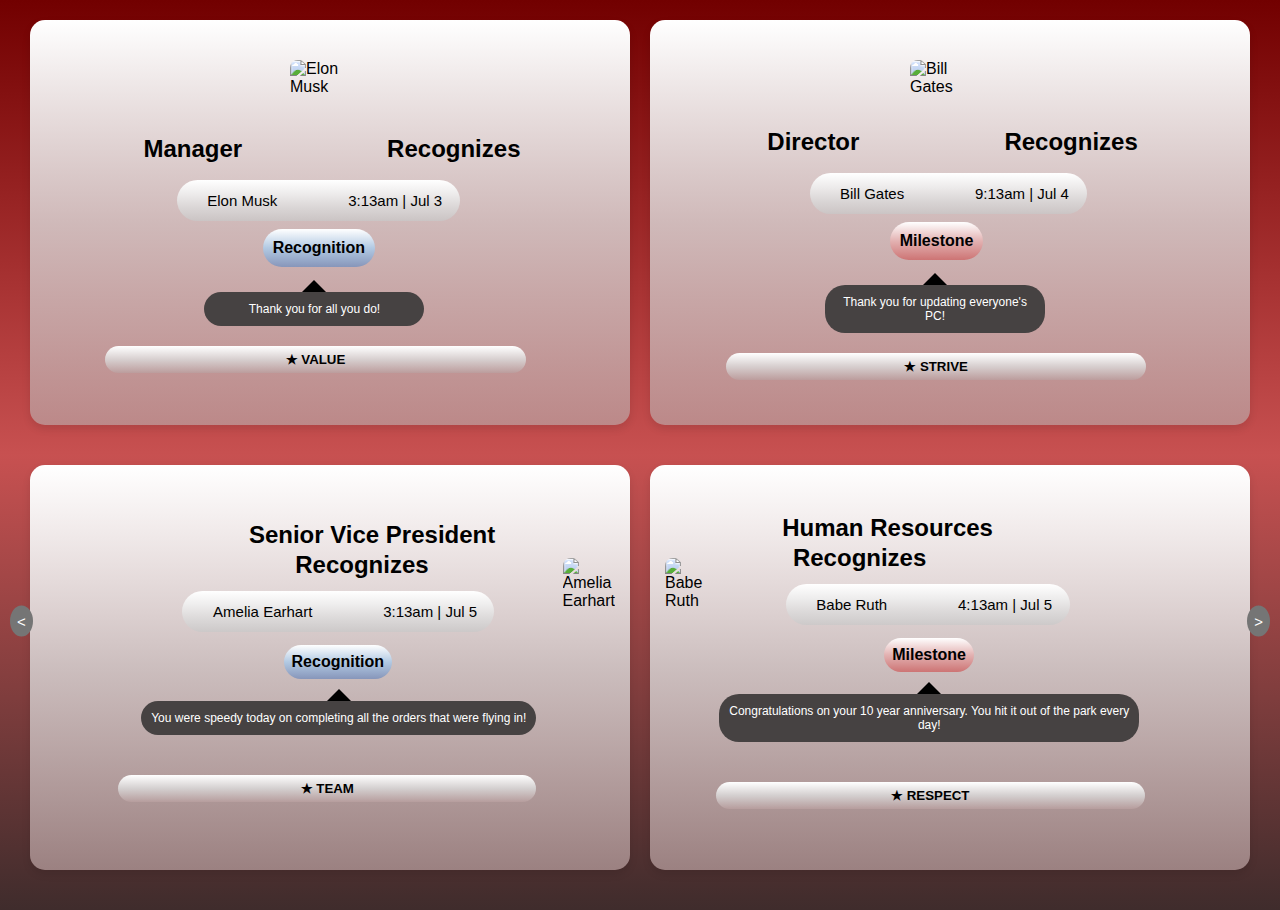
==== BusinessCards/index.html @ 2c9d898b "NewChange" ====
<!DOCTYPE html>
<html lang="en">
<head>
  <meta charset="UTF-8">
  <meta name="viewport" content="width=device-width, initial-scale=1.0">
  <link rel="stylesheet" href="styles.css">
  <title>Card Container</title>
</head>
<body>
  <div id="cards" class="card-container-horizontal"></div>
  <button class="nav-arrow left-arrow" id="left-arrow">&lt;</button>
  <button class="nav-arrow right-arrow" id="right-arrow">&gt;</button>
  <script src="script.js"></script>
</body>
</html>
---- BusinessCards/styles.css ----
/* General Styles */
body {
  font-family: Arial, sans-serif;
  display: flex;
  justify-content: center;
  align-items: center;
  min-height: 100vh;
  margin: 0;
  background-image: linear-gradient(to bottom, rgb(114, 0, 0), rgba(190, 51, 51, 0.856), rgb(63, 44, 44));
  overflow: visible; /* Hide overflow to prevent scrolling */
}

/* Horizontal Container */
.card-container-horizontal {
  display: flex;
  flex-wrap: wrap; /* Wrap cards to the next line */
  justify-content: center; /* Center align items horizontally */
  gap: 20px; /* Spacing between cards */
  padding: 20px;
  box-sizing: border-box;
  overflow: visible; /* Hide overflow to prevent scrolling */
}

/* Card Styles */
.card {
  width: calc(50% - 20px); /* Two cards per row with 20px gap */
  margin-bottom: 20px; /* Spacing between rows */
  border-radius: 15px;
  overflow: hidden;
  background-image: linear-gradient(to bottom, rgb(255, 255, 255), rgba(220, 220, 220, 0.808), rgba(186, 160, 160, 0.726));
  box-shadow: 0 4px 8px rgba(0, 0, 0, 0.1);
  transition: transform 0.3s;
  height: 405px;
}

.card:hover {
  transform: scale(1.05);
}

.card .card-body {
  padding: 10px;
}

.card img {
  border-radius: 8px;
  max-width: 100%;
  height: auto;
}

/* h5 Background Colors */
.h5-recognition {
  background-color: #007bff; /* Blue */
}

.h5-milestone {
  background-color: #ff0000; /* Red */
}

.h5-happy-birthday {
  background-color: #30aa00; /* Green */
 
}

/* Navigation Arrows */
.nav-arrow {
  position: absolute;
  top: 69%; /* Center vertically */
  transform: translateY(-50%);
  background-color: #757575;
  color: #fff;
  border: none;
  padding: 7px;
  cursor: pointer;
  z-index: 10;
  border-radius: 50%;
  font-size: 15px;
}

.nav-arrow:hover {
  background-color: rgba(0, 0, 0, 0.7);
}

.left-arrow {
  left: 10px;
}

.right-arrow {
  right: 10px;
}

/* Layout Styles */
/* Base layout class for common styles */
.layout {
  display: flex;
}

/* Combined styles for text-right-image-left layout */
.layout-text-right-image-left,
.layout-text-left-image-right,
.layout-text-bottom-image-top {
  display: flex;
}

.layout-text-right-image-left {
  flex-direction: row-reverse; /* Text on right side, image on left side */
}

.layout-text-left-image-right {
  flex-direction: row; /* Text on left side, image on right side */
}

.layout-text-bottom-image-top {
  flex-direction: column; /* Text on bottom, image on top */
}


@media (max-width: 1280px) {
  /* Additional CSS for off-screen cards */
  .off-screen {
    position: absolute;
    left: -9999px;
    visibility: hidden;
  }

  .layout-text-left-image-right {
    flex-direction: row;
    align-items: center;
  }

  .layout-text-right-image-left {
    flex-direction: row-reverse;
    align-items: center;
  }

  .layout-text-left-image-right img,
  .layout-text-right-image-left img {
    width: 100px; /* Reduced image size */
    height: 100px; /* Reduced image size */
  }

  .layout-text-left-image-right img { 
    position: relative;
    bottom: 60px;
    right: -15px;
  }

   /*Image is acutally on the right, image has been inversed due to digital persepective*/
  .layout-text-right-image-left img {
    position: relative;
    bottom: 60px;
    right: 15px;
  }

  .layout-text-bottom-image-top img {
    position: relative;
    bottom: 100px;
    left: 260px;
    width: 100px; /* Reduced image size */
    height: 100px; /* Reduced image size */
    margin-bottom: 25px;
  }

  
  .layout-text-bottom-image-top .speech3.up3 {
    background-image: linear-gradient(to bottom, rgb(255, 255, 255), rgba(240, 240, 240, 0.9), rgba(220, 220, 220, 0.8), rgba(200, 200, 200, 0.7));
    border-radius: 10px;
    padding: 12px; /* Reduced padding */
    position: relative;
    left: 18px;
    width: 100%; /* Ensure it does not exceed the parent container's width */
    text-align: center;
    text-indent: 5%;
    font-size: 15px; /* Reduced font size */
    top: 50px;
  }

  /*Image is acutally on the right, image has been inversed due to digital persepective*/
  .layout-text-right-image-left .speech3.up3 {
    background-image: linear-gradient(to bottom, rgb(255, 255, 255), rgba(240, 240, 240, 0.9), rgba(220, 220, 220, 0.8), rgba(200, 200, 200, 0.7));
    border-radius: 30px;
    padding: 12px; /* Reduced padding */
    position: relative;
    left: 30%;
    width: 100%; /* Ensure it does not exceed the parent container's width */
    text-align: center;
    text-indent: 5%;
    font-size: 15px; /* Reduced font size */
  }

  .layout-text-left-image-right .speech3.up3 {
    background-image: linear-gradient(to bottom, rgb(255, 255, 255), rgba(240, 240, 240, 0.9), rgba(220, 220, 220, 0.8), rgba(200, 200, 200, 0.7));
    border-radius: 30px;
    padding: 12px; /* Reduced padding */
    position: relative;
    right: -0.5%;
    width: 100%; /* Ensure it does not exceed the parent container's width */
    text-align: center;
    text-indent: 5%;
    font-size: 15px; /* Reduced font size */
  }

   /*Image is acutally on the right, image has been inversed due to digital persepective*/
  .layout-text-right-image-left h2 {
    position: relative;
    left: 150px;
  }

  .layout-text-bottom-image-top h2{
    position: relative;
    top: 45px;
  }

   /*Image is acutally on the right, image has been inversed due to digital persepective*/
  .layout-text-right-image-left .Action-Card {
    position: relative;
    top: 30px;
    right: 4090px;
  }

  .layout-text-left-image-right .Items-Json {
    position: relative;
    right: -10px;
  }

  .layout-text-left-image-right .Action-Card {
    position: relative;
    top: 30px;
    right: 240px;
  }

  .layout-text-bottom-image-top .Action-Card {
    position: relative;
    bottom: 30px;
    left: 25px;
  }

  .layout-text-bottom-image-top .Items-Json {
    position: relative;
    bottom: -30px;
    left: -70px;
  }

  .layout-text-bottom-image-top h4,
  h5 {
    background-image: linear-gradient(to bottom, rgb(255, 255, 255), rgba(220, 220, 220, 0.808), rgba(186, 160, 160, 0.726));
    border-radius: 20px;
  }

  .layout-text-left-image-right h4 {
    background-image: linear-gradient(to bottom, rgb(255, 255, 255), rgba(220, 220, 220, 0.808), rgba(186, 160, 160, 0.726));
    border-radius: 20px;
    padding: 8px; /* Reduced padding */
    position: relative;
    right: 185px;
    top: 35px;
  }

   /*Image is acutally on the right, image has been inversed due to digital persepective*/
  .layout-text-right-image-left h4 {
    background-image: linear-gradient(to bottom, rgb(255, 255, 255), rgba(220, 220, 220, 0.808), rgba(186, 160, 160, 0.726));
    border-radius: 20px;
    padding: 8px; /* Reduced padding */
    position: relative;
    left: -125px;
    top: 35px;
  }

  .layout-text-bottom-image-top h4 {
    position: relative;
    left: -160px;
    bottom: 20px;
    margin-bottom: 10px;

  }

  .layout-text-bottom-image-top h5 { 
    text-align: center;
    padding: 6px;
    position: relative;
    bottom: 10px;
    left: -40px;
  }

   /*Image is acutally on the right, image has been inversed due to digital persepective*/
  .layout-text-right-image-left h5 {
    text-align: center;
    padding: 6px;
    position: relative;
    bottom:10px;
    margin-left: 125px;
  }

  .layout-text-left-image-right h5 {
    text-align: center;
    padding: 6px;
    position: relative;
    bottom: 10px;
    left: -39px;
  }

  .layout-text-bottom-image-top h4 {
    text-align: center;
    padding: 10px; /* Reduced padding */
    position: relative;
    left: -180px;
    top: 80px;
  }

  h5 {
    color: rgb(0, 0, 0);
    max-width: 100%;
    min-width: 80%;
    padding: 5px;
    text-align: center;
  }

  /* Paragraph Styles */
  .layout-text-left-image-right p,
  .layout-text-right-image-left p {
    padding: 5px;
    margin-top: -3px;
  }

   /*Image is acutally on the right, image has been inversed due to digital persepective*/
  .layout-text-right-image-left p {
    position: relative;
  }

  /* Speech Bubbles */
  .layout-text-bottom-image-top .speech.up {
    position: relative;
    left: 500px;
    width: 200px;
    text-align: center;
    padding: 10px;
    margin-top: 60px;
    margin-bottom: -20px;
  }

   /*Image is acutally on the right, image has been inversed due to digital persepective*/
  .layout-text-right-image-left .speech.up {
    position: relative;
    top: 13px;
    margin-right: -150px;
    text-align: center;
  }

  .layout-text-left-image-right .speech.up {
    position: relative;
    top: 13px;
    left: -40px;
    text-align: center;
  }


  .speech {
    font-size: 12px; /* Reduced font size */
    color: #fff;
    background: #464242;
    padding: 10px; /* Reduced padding */
    border-radius: 20px 20px 20px 20px;
    max-width: 400px;
    position: relative;
  }

  .speech::after {
    display: block;
    width: 0;
    content: "";
    border: 12px solid transparent; /* Adjusted border size */
    position: absolute;
  }

  .speech.up::after {
    top: -12px;
    left: calc(50% - 12px);
  }

  .speech.up::after {
    border-bottom-color: #000000;
    border-top: 0;
  }
}

/* Break between the sections */


@media (min-width: 1920px) {
  /* Additional CSS for larger screen size */
  
  .off-screen {
    position: absolute;
    left: -9999px;
    visibility: hidden;
  }

  .layout-text-left-image-right {
    flex-direction: row;
    align-items: center;
  }

  .layout-text-right-image-left {
    flex-direction: row-reverse;
    align-items: center;
  }

  .layout-text-left-image-right img,
  .layout-text-right-image-left img {
    width: 100px; /* Reduced image size */
    height: 100px; /* Reduced image size */
  }

  .layout-text-left-image-right img { 
    position: relative;
    bottom: 60px;
    right: -15px;
  }

   /*Image is acutally on the right, image has been inversed due to digital persepective*/
  .layout-text-right-image-left img {
    position: relative;
    bottom: 60px;
    right: 15px;
  }

  .layout-text-bottom-image-top img {
    position: relative;
    bottom: 100px;
    left: 45%;
    width: 100px; /* Reduced image size */
    height: 100px; /* Reduced image size */
    margin-bottom: 25px;
  }

  
  .layout-text-bottom-image-top .speech3.up3 {
    background-image: linear-gradient(to bottom, rgb(255, 255, 255), rgba(240, 240, 240, 0.9), rgba(220, 220, 220, 0.8), rgba(200, 200, 200, 0.7));
    border-radius: 10px;
    padding: 12px; /* Reduced padding */
    position: relative;
    left: -133px;
    width: 100px; /* Ensure it does not exceed the parent container's width */
    text-align: center;
    text-indent: 5%;
    font-size: 15px; /* Reduced font size */
    top: 120px;
  }

  /*Image is acutally on the right, image has been inversed due to digital persepective*/
  .layout-text-right-image-left .speech3.up3 {
    background-image: linear-gradient(to bottom, rgb(255, 255, 255), rgba(240, 240, 240, 0.9), rgba(220, 220, 220, 0.8), rgba(200, 200, 200, 0.7));
    border-radius: 30px;
    padding: 12px; /* Reduced padding */
    position: relative;
    left: 30%;
    width: 100%; /* Ensure it does not exceed the parent container's width */
    text-align: center;
    text-indent: 5%;
    font-size: 15px; /* Reduced font size */
  }

  .layout-text-left-image-right .speech3.up3 {
    background-image: linear-gradient(to bottom, rgb(255, 255, 255), rgba(240, 240, 240, 0.9), rgba(220, 220, 220, 0.8), rgba(200, 200, 200, 0.7));
    border-radius: 30px;
    padding: 12px; /* Reduced padding */
    position: relative;
    right: -0.5%;
    width: 100%; /* Ensure it does not exceed the parent container's width */
    text-align: center;
    text-indent: 5%;
    font-size: 15px; /* Reduced font size */
  }

   /*Image is acutally on the right, image has been inversed due to digital persepective*/
  .layout-text-right-image-left h2 {
    position: relative;
    left: 150px;
  }

  .layout-text-bottom-image-top h2{
    position: relative;
    top: 45px;
  }

   /*Image is acutally on the right, image has been inversed due to digital persepective*/
  .layout-text-right-image-left .Action-Card {
    position: relative;
    top: 30px;
    right: 4090px;
  }

  .layout-text-left-image-right .Items-Json {
    position: relative;
    right: -10px;
  }

  .layout-text-left-image-right .Action-Card {
    position: relative;
    top: 30px;
    right: 240px;
  }

  .layout-text-bottom-image-top .Action-Card {
    position: relative;
    top: 20px;
    left: 205px;
  }

  .layout-text-bottom-image-top .Items-Json {
    position: relative;
    bottom: -20px;
    left: 160px;
  }

  .layout-text-bottom-image-top h4,
  h5 {
    background-image: linear-gradient(to bottom, rgb(255, 255, 255), rgba(220, 220, 220, 0.808), rgba(186, 160, 160, 0.726));
    border-radius: 20px;
  }

  .layout-text-left-image-right h4 {
    background-image: linear-gradient(to bottom, rgb(255, 255, 255), rgba(220, 220, 220, 0.808), rgba(186, 160, 160, 0.726));
    border-radius: 20px;
    padding: 8px; /* Reduced padding */
    position: relative;
    right: 185px;
    top: 35px;
  }

   /*Image is acutally on the right, image has been inversed due to digital persepective*/
  .layout-text-right-image-left h4 {
    background-image: linear-gradient(to bottom, rgb(255, 255, 255), rgba(220, 220, 220, 0.808), rgba(186, 160, 160, 0.726));
    border-radius: 20px;
    padding: 8px; /* Reduced padding */
    position: relative;
    left: -125px;
    top: 35px;
  }

  .layout-text-bottom-image-top h4 {
    position: relative;
    left: -160px;
    bottom: 20px;
    margin-bottom: 10px;

  }

  .layout-text-bottom-image-top h5 { 
    text-align: center;
    padding: 6px;
    position: relative;
    top: 60px;
    left: -40px;
  }

   /*Image is acutally on the right, image has been inversed due to digital persepective*/
  .layout-text-right-image-left h5 {
    text-align: center;
    padding: 6px;
    position: relative;
    bottom:10px;
    margin-left: 125px;
  }

  .layout-text-left-image-right h5 {
    text-align: center;
    padding: 6px;
    position: relative;
    bottom: 10px;
    left: -39px;
  }

  .layout-text-bottom-image-top h4 {
    text-align: center;
    padding: 10px; /* Reduced padding */
    position: relative;
    left: -330px;
    top: 150px;
  }

  h5 {
    color: rgb(0, 0, 0);
    max-width: 100%;
    min-width: 80%;
    padding: 5px;
    text-align: center;
  }

  /* Paragraph Styles */
  .layout-text-left-image-right p,
  .layout-text-right-image-left p {
    padding: 5px;
    margin-top: -3px;
  }

   /*Image is acutally on the right, image has been inversed due to digital persepective*/
  .layout-text-right-image-left p {
    position: relative;
  }

  /* Speech Bubbles */
  .layout-text-bottom-image-top .speech.up {
    position: relative;
    left: 500px;
    width: 200px;
    text-align: center;
    padding: 10px;
    margin-top: 130px;
    margin-bottom: -90px;
  }

   /*Image is acutally on the right, image has been inversed due to digital persepective*/
  .layout-text-right-image-left .speech.up {
    position: relative;
    top: 13px;
    margin-right: -150px;
    text-align: center;
  }

  .layout-text-left-image-right .speech.up {
    position: relative;
    top: 13px;
    left: -40px;
    text-align: center;
  }


  .speech {
    font-size: 12px; /* Reduced font size */
    color: #fff;
    background: #464242;
    padding: 10px; /* Reduced padding */
    border-radius: 20px 20px 20px 20px;
    max-width: 400px;
    position: relative;
  }

  .speech::after {
    display: block;
    width: 0;
    content: "";
    border: 12px solid transparent; /* Adjusted border size */
    position: absolute;
  }

  .speech.up::after {
    top: -12px;
    left: calc(50% - 12px);
  }

  .speech.up::after {
    border-bottom-color: #000000;
    border-top: 0;
  }
}
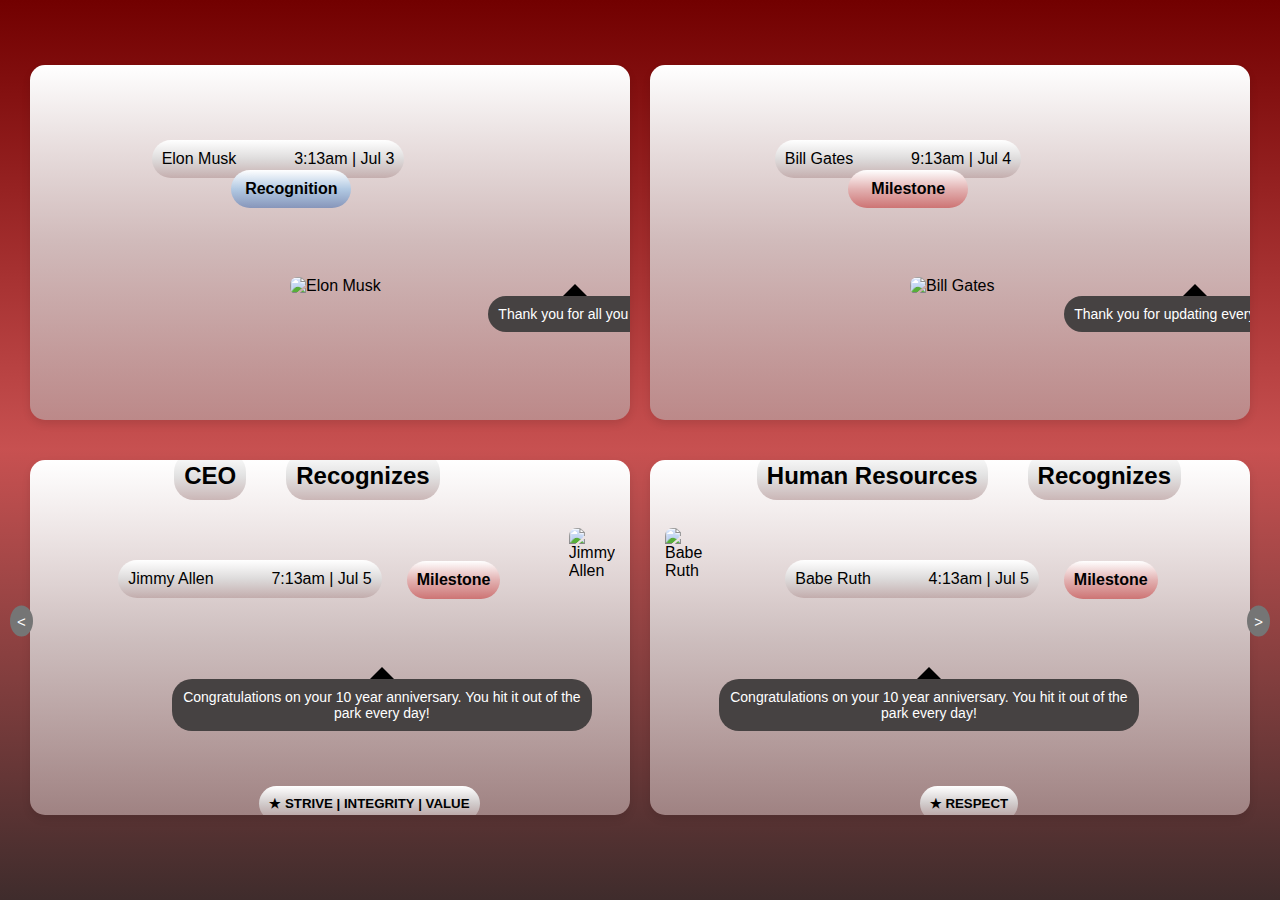
==== commit ae518a1d: "New Update" ====
--- a/BusinessCards/index.html
+++ b/BusinessCards/index.html
@@ -2,7 +2,7 @@
 <html lang="en">
 <head>
   <meta charset="UTF-8">
-  <meta name="viewport" content="width=device-width, initial-scale=1.0">
+  <meta name="viewport" content="width=device-width, initial-scale=1">
   <link rel="stylesheet" href="styles.css">
   <title>Card Container</title>
 </head>
--- a/BusinessCards/styles.css
+++ b/BusinessCards/styles.css
@@ -7,24 +7,23 @@
   min-height: 100vh;
   margin: 0;
   background-image: linear-gradient(to bottom, rgb(114, 0, 0), rgba(190, 51, 51, 0.856), rgb(63, 44, 44));
-  overflow: visible; /* Hide overflow to prevent scrolling */
+  overflow: visible; /* Prevent scrolling */
 }
 
 /* Horizontal Container */
 .card-container-horizontal {
   display: flex;
-  flex-wrap: wrap; /* Wrap cards to the next line */
-  justify-content: center; /* Center align items horizontally */
-  gap: 20px; /* Spacing between cards */
+  flex-wrap: wrap;
+  justify-content: center;
+  gap: 20px;
   padding: 20px;
   box-sizing: border-box;
-  overflow: visible; /* Hide overflow to prevent scrolling */
 }
 
 /* Card Styles */
 .card {
   width: calc(50% - 20px); /* Two cards per row with 20px gap */
-  margin-bottom: 20px; /* Spacing between rows */
+  margin-bottom: 20px;
   border-radius: 15px;
   overflow: hidden;
   background-image: linear-gradient(to bottom, rgb(255, 255, 255), rgba(220, 220, 220, 0.808), rgba(186, 160, 160, 0.726));
@@ -37,16 +36,16 @@
   transform: scale(1.05);
 }
 
-.card .card-body {
-  padding: 10px;
-}
-
 .card img {
   border-radius: 8px;
   max-width: 100%;
   height: auto;
 }
 
+.card .card-body {
+  padding: 10px;
+}
+
 /* h5 Background Colors */
 .h5-recognition {
   background-color: #007bff; /* Blue */
@@ -58,13 +57,86 @@
 
 .h5-happy-birthday {
   background-color: #30aa00; /* Green */
- 
-}
-
-/* Navigation Arrows */
+}
+
+/* Layout Styles */
+.layout {
+  display: flex;
+}
+
+.layout-text-right-image-left,
+.layout-text-left-image-right,
+.layout-text-bottom-image-top {
+  display: flex;
+}
+
+.layout-text-right-image-left {
+  flex-direction: row-reverse; /* Text on right side, image on left side */
+}
+
+.layout-text-left-image-right {
+  flex-direction: row; /* Text on left side, image on right side */
+}
+
+.layout-text-bottom-image-top {
+  flex-direction: column-reverse; /* Text on bottom, image on top */
+}
+
+/* Base styles for cards */
+.card h2,
+.card h4,
+.card h5 { 
+  padding: 10px;
+  background-image: linear-gradient(to bottom, rgb(255, 255, 255), rgba(220, 220, 220, 0.808), rgba(186, 160, 160, 0.726));
+  border-radius: 20px;
+  text-align: center;
+}
+
+.speech3.up3 {
+  margin: 5px;
+  padding: 10px;
+  background-image: linear-gradient(to bottom, rgb(255, 255, 255), rgba(220, 220, 220, 0.808), rgba(186, 160, 160, 0.726));
+  border-radius: 20px;
+  text-align: center;
+}
+
+/* Common styles for all speech bubbles */
+.speech {
+  margin: 5px;
+  padding: 10px;
+  font-size: 14px;
+  color: #fff;
+  background: #464242;
+  padding: 10px;
+  border-radius: 20px;
+  max-width: 400px;
+  position: relative;
+  margin: 10px auto;
+  text-align: center;
+}
+
+.speech::after {
+  display: block;
+  width: 0;
+  content: "";
+  border: 12px solid transparent;
+  position: absolute;
+}
+
+.speech.up::after {
+  top: -12px;
+  left: calc(50% - 12px);
+  border-bottom-color: #000;
+  border-top: 0;
+}
+
+.off-screen {
+  display: none;
+}
+
 .nav-arrow {
   position: absolute;
-  top: 69%; /* Center vertically */
+  top: 50%; /* Center vertically */
   transform: translateY(-50%);
   background-color: #757575;
   color: #fff;
@@ -88,568 +160,717 @@
   right: 10px;
 }
 
-/* Layout Styles */
-/* Base layout class for common styles */
-.layout {
-  display: flex;
-}
-
-/* Combined styles for text-right-image-left layout */
-.layout-text-right-image-left,
-.layout-text-left-image-right,
 .layout-text-bottom-image-top {
-  display: flex;
+  flex-direction: column-reverse;
+}
+
+.layout-text-left-image-right {
+  flex-direction: row;
+  align-items: center;
 }
 
 .layout-text-right-image-left {
-  flex-direction: row-reverse; /* Text on right side, image on left side */
-}
-
-.layout-text-left-image-right {
-  flex-direction: row; /* Text on left side, image on right side */
-}
-
-.layout-text-bottom-image-top {
-  flex-direction: column; /* Text on bottom, image on top */
-}
-
-
+  flex-direction: row-reverse;
+  align-items: center;
+}
+
+.layout-text-left-image-right img,
+.layout-text-right-image-left img {
+  width: 100px;
+  height: 100px;
+}
+
+.layout-text-bottom-image-top img {
+  position: relative;
+  bottom: 220px;
+  left: 410px;
+  width: 100px; /* Reduced image size */
+  height: 100px; /* Reduced image size */
+  margin-bottom: 25px;
+}
+
+.layout-text-bottom-image-top .speech.up {
+  position: relative;
+  top: 100px;
+  left: 245px;
+}
+
+.layout-text-bottom-image-top .speech3.up3 {
+  position: relative;
+  top: 90px;
+  left: -125px;
+}
+
+.layout-text-bottom-image-top h5 {
+  position: relative;
+  top: 160px;
+  width: 490px;
+  left: -15%;
+}
+
+.layout-text-bottom-image-top h4 {
+  position: relative;
+  top: 140px;
+  width: 100px;
+  left: -37%;
+}
+
+/* Adjustments for smaller screens */
 @media (max-width: 1280px) {
   /* Additional CSS for off-screen cards */
-  .off-screen {
-    position: absolute;
-    left: -9999px;
-    visibility: hidden;
-  }
-
-  .layout-text-left-image-right {
-    flex-direction: row;
-    align-items: center;
-  }
-
-  .layout-text-right-image-left {
-    flex-direction: row-reverse;
-    align-items: center;
+  .card {
+    height: 355px;
+  }
+
+  .nav-arrow {
+    top: 69%;
+  }
+
+  .layout-text-bottom-image-top img {
+    position: relative;
+    bottom: 100px;
+    left: 260px;
+   
+  }
+
+  .layout-text-bottom-image-top .speech3.up3 {
+    top: 50px;
+    left: 18px;
+  }
+
+  .layout-text-bottom-image-top h5 {
+    bottom: 10px;
+    left: -40px;
+  }
+
+  .layout-text-bottom-image-top h4 {
+    position: relative;
+    left: -160px;
+    top: 200px;
+    
   }
 
   .layout-text-left-image-right img,
   .layout-text-right-image-left img {
-    width: 100px; /* Reduced image size */
-    height: 100px; /* Reduced image size */
-  }
-
-  .layout-text-left-image-right img { 
     position: relative;
     bottom: 60px;
+  }
+
+  .layout-text-right-image-left img {
+    right: 15px;
+  }
+
+  .layout-text-left-image-right img {
     right: -15px;
   }
 
-   /*Image is acutally on the right, image has been inversed due to digital persepective*/
-  .layout-text-right-image-left img {
-    position: relative;
-    bottom: 60px;
-    right: 15px;
-  }
-
-  .layout-text-bottom-image-top img {
-    position: relative;
-    bottom: 100px;
-    left: 260px;
-    width: 100px; /* Reduced image size */
-    height: 100px; /* Reduced image size */
-    margin-bottom: 25px;
-  }
-
-  
-  .layout-text-bottom-image-top .speech3.up3 {
-    background-image: linear-gradient(to bottom, rgb(255, 255, 255), rgba(240, 240, 240, 0.9), rgba(220, 220, 220, 0.8), rgba(200, 200, 200, 0.7));
-    border-radius: 10px;
-    padding: 12px; /* Reduced padding */
-    position: relative;
-    left: 18px;
-    width: 100%; /* Ensure it does not exceed the parent container's width */
-    text-align: center;
-    text-indent: 5%;
-    font-size: 15px; /* Reduced font size */
-    top: 50px;
-  }
-
-  /*Image is acutally on the right, image has been inversed due to digital persepective*/
-  .layout-text-right-image-left .speech3.up3 {
-    background-image: linear-gradient(to bottom, rgb(255, 255, 255), rgba(240, 240, 240, 0.9), rgba(220, 220, 220, 0.8), rgba(200, 200, 200, 0.7));
-    border-radius: 30px;
-    padding: 12px; /* Reduced padding */
-    position: relative;
-    left: 30%;
-    width: 100%; /* Ensure it does not exceed the parent container's width */
-    text-align: center;
-    text-indent: 5%;
-    font-size: 15px; /* Reduced font size */
-  }
-
-  .layout-text-left-image-right .speech3.up3 {
-    background-image: linear-gradient(to bottom, rgb(255, 255, 255), rgba(240, 240, 240, 0.9), rgba(220, 220, 220, 0.8), rgba(200, 200, 200, 0.7));
-    border-radius: 30px;
-    padding: 12px; /* Reduced padding */
-    position: relative;
-    right: -0.5%;
-    width: 100%; /* Ensure it does not exceed the parent container's width */
-    text-align: center;
-    text-indent: 5%;
-    font-size: 15px; /* Reduced font size */
-  }
-
-   /*Image is acutally on the right, image has been inversed due to digital persepective*/
-  .layout-text-right-image-left h2 {
-    position: relative;
-    left: 150px;
-  }
-
-  .layout-text-bottom-image-top h2{
-    position: relative;
-    top: 45px;
-  }
-
-   /*Image is acutally on the right, image has been inversed due to digital persepective*/
-  .layout-text-right-image-left .Action-Card {
-    position: relative;
-    top: 30px;
-    right: 4090px;
-  }
-
-  .layout-text-left-image-right .Items-Json {
-    position: relative;
-    right: -10px;
-  }
-
-  .layout-text-left-image-right .Action-Card {
-    position: relative;
-    top: 30px;
-    right: 240px;
-  }
-
-  .layout-text-bottom-image-top .Action-Card {
-    position: relative;
-    bottom: 30px;
-    left: 25px;
-  }
-
-  .layout-text-bottom-image-top .Items-Json {
-    position: relative;
-    bottom: -30px;
-    left: -70px;
-  }
-
-  .layout-text-bottom-image-top h4,
-  h5 {
-    background-image: linear-gradient(to bottom, rgb(255, 255, 255), rgba(220, 220, 220, 0.808), rgba(186, 160, 160, 0.726));
-    border-radius: 20px;
+  .layout-text-bottom-image-top h4 {
+    top: 80px;
+    left: -180px;
   }
 
   .layout-text-left-image-right h4 {
-    background-image: linear-gradient(to bottom, rgb(255, 255, 255), rgba(220, 220, 220, 0.808), rgba(186, 160, 160, 0.726));
-    border-radius: 20px;
-    padding: 8px; /* Reduced padding */
-    position: relative;
     right: 185px;
     top: 35px;
   }
 
-   /*Image is acutally on the right, image has been inversed due to digital persepective*/
   .layout-text-right-image-left h4 {
-    background-image: linear-gradient(to bottom, rgb(255, 255, 255), rgba(220, 220, 220, 0.808), rgba(186, 160, 160, 0.726));
-    border-radius: 20px;
-    padding: 8px; /* Reduced padding */
-    position: relative;
     left: -125px;
     top: 35px;
   }
 
-  .layout-text-bottom-image-top h4 {
-    position: relative;
-    left: -160px;
-    bottom: 20px;
-    margin-bottom: 10px;
-
-  }
-
-  .layout-text-bottom-image-top h5 { 
-    text-align: center;
-    padding: 6px;
-    position: relative;
+  .layout-text-right-image-left h5 {
     bottom: 10px;
-    left: -40px;
-  }
-
-   /*Image is acutally on the right, image has been inversed due to digital persepective*/
-  .layout-text-right-image-left h5 {
-    text-align: center;
-    padding: 6px;
-    position: relative;
-    bottom:10px;
     margin-left: 125px;
   }
 
   .layout-text-left-image-right h5 {
-    text-align: center;
-    padding: 6px;
-    position: relative;
-    bottom: 10px;
     left: -39px;
   }
 
-  .layout-text-bottom-image-top h4 {
-    text-align: center;
-    padding: 10px; /* Reduced padding */
-    position: relative;
-    left: -180px;
-    top: 80px;
-  }
-
-  h5 {
-    color: rgb(0, 0, 0);
-    max-width: 100%;
-    min-width: 80%;
-    padding: 5px;
-    text-align: center;
-  }
-
-  /* Paragraph Styles */
-  .layout-text-left-image-right p,
   .layout-text-right-image-left p {
-    padding: 5px;
-    margin-top: -3px;
-  }
-
-   /*Image is acutally on the right, image has been inversed due to digital persepective*/
-  .layout-text-right-image-left p {
-    position: relative;
-  }
-
-  /* Speech Bubbles */
-  .layout-text-bottom-image-top .speech.up {
-    position: relative;
-    left: 500px;
-    width: 200px;
-    text-align: center;
-    padding: 10px;
-    margin-top: 60px;
-    margin-bottom: -20px;
-  }
-
-   /*Image is acutally on the right, image has been inversed due to digital persepective*/
+    position: relative;
+  }
+
   .layout-text-right-image-left .speech.up {
-    position: relative;
     top: 13px;
     margin-right: -150px;
-    text-align: center;
   }
 
   .layout-text-left-image-right .speech.up {
-    position: relative;
     top: 13px;
     left: -40px;
-    text-align: center;
-  }
-
-
-  .speech {
-    font-size: 12px; /* Reduced font size */
-    color: #fff;
-    background: #464242;
-    padding: 10px; /* Reduced padding */
-    border-radius: 20px 20px 20px 20px;
-    max-width: 400px;
-    position: relative;
-  }
-
-  .speech::after {
+  }
+}
+
+/* Adjustments for larger screens */
+@media (min-width: 1900px) {
+  /* Additional CSS for larger screens */
+  .card {
+    height: 425px; /* Adjust height as necessary */
+  }
+
+  .layout-text-bottom-image-top img {
+    position: relative;
+    bottom: 160px;
+    left: 390px;
+  }
+
+  .layout-text-bottom-image-top .speech.up {
+    top: 100px;
+    left: 245px;
+  }
+
+  .layout-text-bottom-image-top .speech3.up3 {
+    top: -14px;
+    left: -125px;
+  }
+
+  .layout-text-bottom-image-top h2{
+    position: relative;
+    left: 190px;
+    bottom: 80px;
+  }
+
+  .layout-text-bottom-image-top h5 {
+    top: 160px;
+    left: -15%;
+  }
+
+  .layout-text-bottom-image-top h4 {
+    position: relative;
+    top: 140px;
+   
+    display: flex;
+    align-items: center;
+    justify-content: center;
+    
+  }
+
+  .layout-text-left-image-right h2 {
+    position: relative;
+    bottom: 60px;
+    left: 100px;
+  }
+
+  .layout-text-left-image-right .speech3.up3{
+    position: relative;
+    top: 40px;
+    right: 240px;
+  }
+
+  .layout-text-right-image-left .speech3.up3{
+    position: relative;
+    top: 100px;
+    left: -70%;
+  }
+
+  .layout-text-right-image-left h2 {
+    position: relative;
+    bottom: 60px;
+    left: 150px;
+  }
+
+
+  .layout-text-right-image-left .speech3.up3{
+    position: relative;
+    top: 40px;
+    right: 240px;
+  }
+
+  /* Adjustments for 4K screens */
+ /* Media query for screens with a minimum width of 3840px */
+@media (min-width: 3840px) and (max-width: 7600px){
+
+  /* Container for the card grid */
+  #cards {
+    display: grid;
+    grid-template-columns: repeat(2, 1fr); /* Two columns */
+    gap: 40px; /* Gap between cards */
+    justify-content: center; /* Center the grid horizontally */
+    padding: 20px; /* Add some padding around the grid */
+  }
+
+  .card {
+    width: 100%; /* Full width of the grid column */
+    height: 810px; /* Adjusted height */
+    box-sizing: border-box;
+    border-radius: 20px;
+    box-shadow: 0 8px 16px rgba(0, 0, 0, 0.2);
+    position: relative;
+    overflow: hidden; /* Ensure content does not overflow */
+  }
+
+  .layout-text-bottom-image-top .speech.up::after {
+    top: 50%;
+    left: calc(-1% - 12px);
+    border-bottom-color: #000;
+    border-top: 0;
+  }
+  
+  .layout-text-bottom-image-top .speech::after {
     display: block;
     width: 0;
     content: "";
-    border: 12px solid transparent; /* Adjusted border size */
+    border: 12px solid transparent;
     position: absolute;
-  }
-
-  .speech.up::after {
-    top: -12px;
-    left: calc(50% - 12px);
-  }
-
-  .speech.up::after {
-    border-bottom-color: #000000;
-    border-top: 0;
-  }
-}
-
-/* Break between the sections */
-
-
-@media (min-width: 1920px) {
-  /* Additional CSS for larger screen size */
+    transform: rotate(270deg); /* Default rotation */
+  }
+
+  .nav-arrow {
+      position: absolute;
+      top: 50%; /* Center vertically */
+      transform: translateY(-50%);
+      background-color: #757575;
+      color: #fff;
+      border: none;
+      padding: 7px;
+      cursor: pointer;
+      z-index: 10;
+      border-radius: 50%;
+      font-size: 100px; /* Corrected typo: changed '100x' to '100px' */
+  }
+
+  .nav-arrow:hover {
+      background-color: rgba(0, 0, 0, 0.7);
+  }
+
+  .left-arrow {
+      left: 100px;
+  }
+
+  .right-arrow {
+      right: 100px;
+  }
+
+  .layout-text-bottom-image-top img {
+      height: 250px;
+      width: 250px;
+      position: relative;
+      bottom: 30%;
+      left: 45%;
+      border-radius: 20px;
+  }
+
+  .layout-text-bottom-image-top .speech.up {
+      position: relative;
+      font-size: 50px;
+      top: 10%;
+      left: 140%;
+  }
+
+  .layout-text-bottom-image-top .speech3.up3 {
+      position: relative;
+      font-size: 45px;
+      top: 70%;
+      left: -55%;
+  }
+
+  .layout-text-bottom-image-top h2 {
+      font-size: 80px;
+      position: relative;
+      left: 20%;
+      bottom: 10%;
+      text-align: center;
+  }
+
+  .layout-text-bottom-image-top h5 {
+      top: 68%;
+      left: -25%;
+      font-size: 40px;
+      width: 700px;
+      height: 80px;
+      align-items: center;
+      justify-content: center;
+      display: flex;
+      text-align: center;
   
-  .off-screen {
-    position: absolute;
-    left: -9999px;
-    visibility: hidden;
-  }
-
-  .layout-text-left-image-right {
-    flex-direction: row;
-    align-items: center;
-  }
-
-  .layout-text-right-image-left {
-    flex-direction: row-reverse;
-    align-items: center;
-  }
-
-  .layout-text-left-image-right img,
+  }
+
+  .layout-text-bottom-image-top h4 {
+      width: 500px;
+      font-size: 40px;
+      height: 60px;
+      top: 52%;
+      left: 35%;
+      align-items: center;
+      justify-content: center;
+      display: flex;
+  }
+  
+
+
+/*Break*/
+
+.layout-text-left-image-right img {
+  height: 250px;
+  width: 250px;
+  position: relative;
+  border-radius: 20px;
+  right: -10%;
+  bottom: 2px;
+}
+
+.layout-text-left-image-right .speech.up {
+  position: relative;
+  font-size: 35px;
+  width: 4000px;
+  top: 130px;
+  right: 110%;
+}
+
+.layout-text-left-image-right .speech3.up3 {
+position: relative;
+font-size: 40px;
+top: -30%;
+left: 60%;
+}
+
+.layout-text-left-image-right h2 {
+  font-size: 80px;
+  height: fit-content;
+  position: relative;
+  left: -1%;
+  bottom: 15px;
+  
+}
+.layout-text-left-image-right h5 {
+ position: relative;
+ font-size: 40px;
+ width: auto;
+ height: 100px;
+ display: flex;
+ top: 20px;
+ left: 0.5%;
+ justify-content: center;
+ align-items: center;
+
+}
+
+.layout-text-left-image-right h4 {
+ position: relative;
+ font-size: 60px;
+ height: fit-content;
+ bottom: 40px;
+ right: 5%;
+ display: flex;
+ justify-content: center;
+ align-items: center;
+ width: fit-content;
+
+}
+
+/*Break between sections*/
+
+.layout-text-right-image-left img {
+  height: 250px;
+  width: 250px;
+  position: relative;
+  border-radius: 20px;
+  right: 10%;
+  bottom: 2px;
+}
+
+.layout-text-right-image-left .speech.up {
+  position: relative;
+  font-size: 35px;
+  width: auto;
+  top: 20px;
+  left: 80%;
+}
+
+.layout-text-right-image-left .speech3.up3 {
+position: relative;
+font-size: 40px;
+top: 40%;
+left: -35%;
+}
+
+.layout-text-right-image-left h2 {
+  font-size: 80px;
+  height: fit-content;
+  position: relative;
+  left: 30%;
+  bottom: 150px;
+  
+}
+.layout-text-right-image-left h5 {
+ position: relative;
+ font-size: 40px;
+ width: 700px;
+ height: 120px;
+ display: flex;
+ text-align: center;
+ top: 190px;
+ right: 15%;
+ justify-content: center;
+ align-items: center;
+
+}
+
+.layout-text-right-image-left h4 {
+ position: relative;
+ font-size: 60px;
+ height: fit-content;
+ bottom: 160px;
+ left: 45%;
+ display: flex;
+ justify-content: center;
+ align-items: center;
+ width: fit-content;
+
+
+}
+
+}
+
+  /* Adjustments for 8K screens */
+
+  @media (min-width: 7601px) {
+    /* Additional CSS for larger screens */
+
+    #cards {
+      display: grid;
+      grid-template-columns: repeat(2, 1fr);
+      gap: 1%; /* Percentage gap */
+      padding: 2%; /* Percentage padding */
+    }
+
+    .card {
+        height: 925px; /* Adjust height as necessary */
+        width: 95%;
+        border-radius: 46px;
+    }
+
+    .layout-text-bottom-image-top .speech.up::after {
+      top: 50%;
+      left: calc(-1% - 12px);
+      border-bottom-color: #000;
+      border-top: 0;
+    }
+    
+    .layout-text-bottom-image-top .speech::after {
+      display: block;
+      width: 0;
+      content: "";
+      border: 12px solid transparent;
+      position: absolute;
+      transform: rotate(270deg); /* Default rotation */
+    }
+  
+    .nav-arrow {
+        position: absolute;
+        top: 50%; /* Center vertically */
+        transform: translateY(-50%);
+        background-color: #757575;
+        color: #fff;
+        border: none;
+        padding: 7px;
+        cursor: pointer;
+        z-index: 10;
+        border-radius: 50%;
+        font-size: 100px; /* Corrected typo: changed '100x' to '100px' */
+    }
+
+    .nav-arrow:hover {
+        background-color: rgba(0, 0, 0, 0.7);
+    }
+
+    .left-arrow {
+        left: 100px;
+    }
+
+    .right-arrow {
+        right: 100px;
+    }
+
+    .layout-text-bottom-image-top img {
+        height: 250px;
+        width: 250px;
+        position: relative;
+        bottom: 30%;
+        left: 45%;
+        border-radius: 20px;
+    }
+
+    .layout-text-bottom-image-top .speech.up {
+        position: relative;
+        font-size: 50px;
+        top: 120%;
+        left: -150%;
+    }
+
+    .layout-text-bottom-image-top .speech3.up3 {
+        position: relative;
+        font-size: 45px;
+        top: 40%;
+        left: 5%;
+    }
+
+    .layout-text-bottom-image-top h2 {
+        font-size: 80px;
+        position: relative;
+        left: 26%;
+        bottom: 30%;
+        text-align: center;
+    }
+
+    .layout-text-bottom-image-top h5 {
+        top: 60%;
+        left: -2%;
+        font-size: 40px;
+        width: 700px;
+        height: 80px;
+        align-items: center;
+        justify-content: center;
+        display: flex;
+        text-align: center;
+    
+    }
+
+    .layout-text-bottom-image-top h4 {
+        width: 500px;
+        font-size: 40px;
+        height: 60px;
+        top: 92%;
+        left: -19%;
+        align-items: center;
+        justify-content: center;
+        display: flex;
+    }
+    
+    .layout-text-bottom-image-top .off-screen h4 {
+      width: 500px;
+      font-size: 290px;
+      height: 60px;
+      top: 140%;
+      left: -7%;
+      align-items: center;
+      justify-content: center;
+      display: flex;
+  }
+
+  /*Break*/
+
+  .layout-text-left-image-right img {
+    height: 250px;
+    width: 250px;
+    position: relative;
+    border-radius: 20px;
+    right: -30%;
+    bottom: 2px;
+}
+
+.layout-text-left-image-right .speech.up {
+    position: relative;
+    font-size: 35px;
+    width: 4000px;
+    top: 280px;
+    right: 260%;
+}
+
+.layout-text-left-image-right .speech3.up3 {
+  position: relative;
+  font-size: 40px;
+  top: 90%;
+  left: -40%;
+}
+
+.layout-text-left-image-right h2 {
+    font-size: 80px;
+    height: fit-content;
+    position: relative;
+    left: 25%;
+    bottom: 155px;
+    
+}
+.layout-text-left-image-right h5 {
+   position: relative;
+   font-size: 40px;
+   width: auto;
+   height: 100px;
+   display: flex;
+   top: 200px;
+   left: 0.5%;
+   justify-content: center;
+   align-items: center;
+
+}
+
+.layout-text-left-image-right h4 {
+   position: relative;
+   font-size: 60px;
+   height: fit-content;
+   bottom: 5px;
+   right: 25%;
+   display: flex;
+   justify-content: center;
+   align-items: center;
+   width: fit-content;
+
+}
+
+/*Break between sections*/
+
   .layout-text-right-image-left img {
-    width: 100px; /* Reduced image size */
-    height: 100px; /* Reduced image size */
-  }
-
-  .layout-text-left-image-right img { 
-    position: relative;
-    bottom: 60px;
-    right: -15px;
-  }
-
-   /*Image is acutally on the right, image has been inversed due to digital persepective*/
-  .layout-text-right-image-left img {
-    position: relative;
-    bottom: 60px;
-    right: 15px;
-  }
-
-  .layout-text-bottom-image-top img {
-    position: relative;
-    bottom: 100px;
-    left: 45%;
-    width: 100px; /* Reduced image size */
-    height: 100px; /* Reduced image size */
-    margin-bottom: 25px;
-  }
-
-  
-  .layout-text-bottom-image-top .speech3.up3 {
-    background-image: linear-gradient(to bottom, rgb(255, 255, 255), rgba(240, 240, 240, 0.9), rgba(220, 220, 220, 0.8), rgba(200, 200, 200, 0.7));
-    border-radius: 10px;
-    padding: 12px; /* Reduced padding */
-    position: relative;
-    left: -133px;
-    width: 100px; /* Ensure it does not exceed the parent container's width */
-    text-align: center;
-    text-indent: 5%;
-    font-size: 15px; /* Reduced font size */
-    top: 120px;
-  }
-
-  /*Image is acutally on the right, image has been inversed due to digital persepective*/
-  .layout-text-right-image-left .speech3.up3 {
-    background-image: linear-gradient(to bottom, rgb(255, 255, 255), rgba(240, 240, 240, 0.9), rgba(220, 220, 220, 0.8), rgba(200, 200, 200, 0.7));
-    border-radius: 30px;
-    padding: 12px; /* Reduced padding */
+    height: 250px;
+    width: 250px;
+    position: relative;
+    border-radius: 20px;
+    right: 30%;
+    bottom: 2px;
+}
+
+.layout-text-right-image-left .speech.up {
+    position: relative;
+    font-size: 35px;
+    width: auto;
+    top: 200px;
+    right: 160%;
+}
+
+.layout-text-right-image-left .speech3.up3 {
+  position: relative;
+  font-size: 40px;
+  top: 40%;
+  left: 27%;
+}
+
+.layout-text-right-image-left h2 {
+    font-size: 80px;
+    height: fit-content;
     position: relative;
     left: 30%;
-    width: 100%; /* Ensure it does not exceed the parent container's width */
-    text-align: center;
-    text-indent: 5%;
-    font-size: 15px; /* Reduced font size */
-  }
-
-  .layout-text-left-image-right .speech3.up3 {
-    background-image: linear-gradient(to bottom, rgb(255, 255, 255), rgba(240, 240, 240, 0.9), rgba(220, 220, 220, 0.8), rgba(200, 200, 200, 0.7));
-    border-radius: 30px;
-    padding: 12px; /* Reduced padding */
-    position: relative;
-    right: -0.5%;
-    width: 100%; /* Ensure it does not exceed the parent container's width */
-    text-align: center;
-    text-indent: 5%;
-    font-size: 15px; /* Reduced font size */
-  }
-
-   /*Image is acutally on the right, image has been inversed due to digital persepective*/
-  .layout-text-right-image-left h2 {
-    position: relative;
-    left: 150px;
-  }
-
-  .layout-text-bottom-image-top h2{
-    position: relative;
-    top: 45px;
-  }
-
-   /*Image is acutally on the right, image has been inversed due to digital persepective*/
-  .layout-text-right-image-left .Action-Card {
-    position: relative;
-    top: 30px;
-    right: 4090px;
-  }
-
-  .layout-text-left-image-right .Items-Json {
-    position: relative;
-    right: -10px;
-  }
-
-  .layout-text-left-image-right .Action-Card {
-    position: relative;
-    top: 30px;
-    right: 240px;
-  }
-
-  .layout-text-bottom-image-top .Action-Card {
-    position: relative;
-    top: 20px;
-    left: 205px;
-  }
-
-  .layout-text-bottom-image-top .Items-Json {
-    position: relative;
-    bottom: -20px;
-    left: 160px;
-  }
-
-  .layout-text-bottom-image-top h4,
-  h5 {
-    background-image: linear-gradient(to bottom, rgb(255, 255, 255), rgba(220, 220, 220, 0.808), rgba(186, 160, 160, 0.726));
-    border-radius: 20px;
-  }
-
-  .layout-text-left-image-right h4 {
-    background-image: linear-gradient(to bottom, rgb(255, 255, 255), rgba(220, 220, 220, 0.808), rgba(186, 160, 160, 0.726));
-    border-radius: 20px;
-    padding: 8px; /* Reduced padding */
-    position: relative;
-    right: 185px;
-    top: 35px;
-  }
-
-   /*Image is acutally on the right, image has been inversed due to digital persepective*/
-  .layout-text-right-image-left h4 {
-    background-image: linear-gradient(to bottom, rgb(255, 255, 255), rgba(220, 220, 220, 0.808), rgba(186, 160, 160, 0.726));
-    border-radius: 20px;
-    padding: 8px; /* Reduced padding */
-    position: relative;
-    left: -125px;
-    top: 35px;
-  }
-
-  .layout-text-bottom-image-top h4 {
-    position: relative;
-    left: -160px;
-    bottom: 20px;
-    margin-bottom: 10px;
-
-  }
-
-  .layout-text-bottom-image-top h5 { 
-    text-align: center;
-    padding: 6px;
-    position: relative;
-    top: 60px;
-    left: -40px;
-  }
-
-   /*Image is acutally on the right, image has been inversed due to digital persepective*/
-  .layout-text-right-image-left h5 {
-    text-align: center;
-    padding: 6px;
-    position: relative;
-    bottom:10px;
-    margin-left: 125px;
-  }
-
-  .layout-text-left-image-right h5 {
-    text-align: center;
-    padding: 6px;
-    position: relative;
-    bottom: 10px;
-    left: -39px;
-  }
-
-  .layout-text-bottom-image-top h4 {
-    text-align: center;
-    padding: 10px; /* Reduced padding */
-    position: relative;
-    left: -330px;
-    top: 150px;
-  }
-
-  h5 {
-    color: rgb(0, 0, 0);
-    max-width: 100%;
-    min-width: 80%;
-    padding: 5px;
-    text-align: center;
-  }
-
-  /* Paragraph Styles */
-  .layout-text-left-image-right p,
-  .layout-text-right-image-left p {
-    padding: 5px;
-    margin-top: -3px;
-  }
-
-   /*Image is acutally on the right, image has been inversed due to digital persepective*/
-  .layout-text-right-image-left p {
-    position: relative;
-  }
-
-  /* Speech Bubbles */
-  .layout-text-bottom-image-top .speech.up {
-    position: relative;
-    left: 500px;
-    width: 200px;
-    text-align: center;
-    padding: 10px;
-    margin-top: 130px;
-    margin-bottom: -90px;
-  }
-
-   /*Image is acutally on the right, image has been inversed due to digital persepective*/
-  .layout-text-right-image-left .speech.up {
-    position: relative;
-    top: 13px;
-    margin-right: -150px;
-    text-align: center;
-  }
-
-  .layout-text-left-image-right .speech.up {
-    position: relative;
-    top: 13px;
-    left: -40px;
-    text-align: center;
-  }
-
-
-  .speech {
-    font-size: 12px; /* Reduced font size */
-    color: #fff;
-    background: #464242;
-    padding: 10px; /* Reduced padding */
-    border-radius: 20px 20px 20px 20px;
-    max-width: 400px;
-    position: relative;
-  }
-
-  .speech::after {
-    display: block;
-    width: 0;
-    content: "";
-    border: 12px solid transparent; /* Adjusted border size */
-    position: absolute;
-  }
-
-  .speech.up::after {
-    top: -12px;
-    left: calc(50% - 12px);
-  }
-
-  .speech.up::after {
-    border-bottom-color: #000000;
-    border-top: 0;
-  }
+    bottom: 250px;
+    
+}
+.layout-text-right-image-left h5 {
+   position: relative;
+   font-size: 40px;
+   width: 700px;
+   height: 120px;
+   display: flex;
+   text-align: center;
+   top: 130px;
+   left: 6%;
+   justify-content: center;
+   align-items: center;
+
+}
+
+.layout-text-right-image-left h4 {
+   position: relative;
+   font-size: 60px;
+   height: fit-content;
+   bottom: 105px;
+   right: 10%;
+   display: flex;
+   justify-content: center;
+   align-items: center;
+   width: fit-content;
+
+
+}
+
+}
 }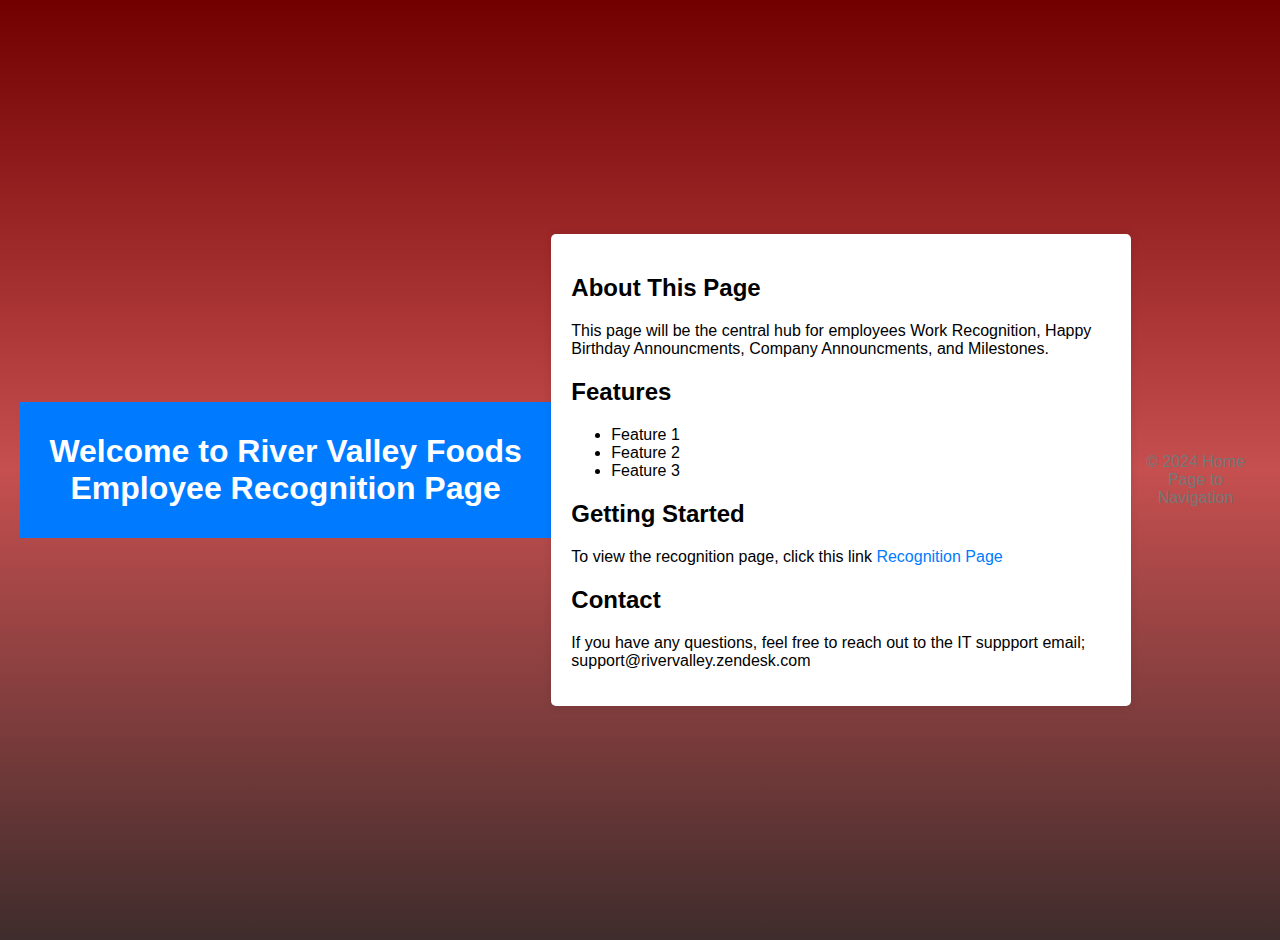
==== commit 82ef84b3: "Rename Index.html to index.html" ====
--- a/BusinessCards/index.html
+++ b/BusinessCards/index.html
@@ -1,15 +1,69 @@
 <!DOCTYPE html>
 <html lang="en">
 <head>
-  <meta charset="UTF-8">
-  <meta name="viewport" content="width=device-width, initial-scale=1">
-  <link rel="stylesheet" href="styles.css">
-  <title>Card Container</title>
+    <meta charset="UTF-8">
+    <meta name="viewport" content="width=device-width, initial-scale=1.0">
+    <title>My Project</title>
+    <link rel="stylesheet" href="styles.css"> 
+    <style>
+        body {
+            font-family: Arial, sans-serif;
+            margin: 0;
+            padding: 20px;
+            background-color: #f4f4f4;
+        }
+        header {
+            background-color: #007BFF;
+            color: white;
+            padding: 10px 20px;
+            text-align: center;
+        }
+        main {
+            margin: 20px 0;
+            padding: 20px;
+            background: white;
+            border-radius: 5px;
+            box-shadow: 0 0 10px rgba(0,0,0,0.1);
+        }
+        footer {
+            text-align: center;
+            margin-top: 20px;
+            color: #777;
+        }
+        a {
+            color: #007BFF;
+            text-decoration: none;
+        }
+    </style>
 </head>
 <body>
-  <div id="cards" class="card-container-horizontal"></div>
-  <button class="nav-arrow left-arrow" id="left-arrow">&lt;</button>
-  <button class="nav-arrow right-arrow" id="right-arrow">&gt;</button>
-  <script src="script.js"></script>
+
+<header>
+    <h1>Welcome to River Valley Foods Employee Recognition Page</h1>
+</header>
+
+<main>
+    <h2>About This Page</h2>
+    <p>This page will be the central hub for employees Work Recognition, Happy Birthday Announcments, Company Announcments, and Milestones.</p>
+
+    <h2>Features</h2>
+    <ul>
+        <li>Feature 1</li>
+        <li>Feature 2</li>
+        <li>Feature 3</li>
+    </ul>
+
+    <h2>Getting Started</h2>
+    <p>To view the recognition page, click this link <a href=OrginCode.html>Recognition Page</a> </p>
+   
+    
+    <h2>Contact</h2>
+    <p>If you have any questions, feel free to reach out to the IT suppport email; support@rivervalley.zendesk.com</p>
+</main>
+
+<footer>
+    <p>&copy; 2024 Home Page to Navigation</p>
+</footer>
+
 </body>
 </html>
--- a/BusinessCards/styles.css
+++ b/BusinessCards/styles.css
@@ -9,6 +9,7 @@
   background-image: linear-gradient(to bottom, rgb(114, 0, 0), rgba(190, 51, 51, 0.856), rgb(63, 44, 44));
   overflow: visible; /* Prevent scrolling */
 }
+
 
 /* Horizontal Container */
 .card-container-horizontal {
@@ -457,6 +458,10 @@
       font-size: 50px;
       top: 10%;
       left: 140%;
+      align-items: center;
+      justify-content: center;
+      display: flex;
+      text-align: center;
   }
 
   .layout-text-bottom-image-top .speech3.up3 {
